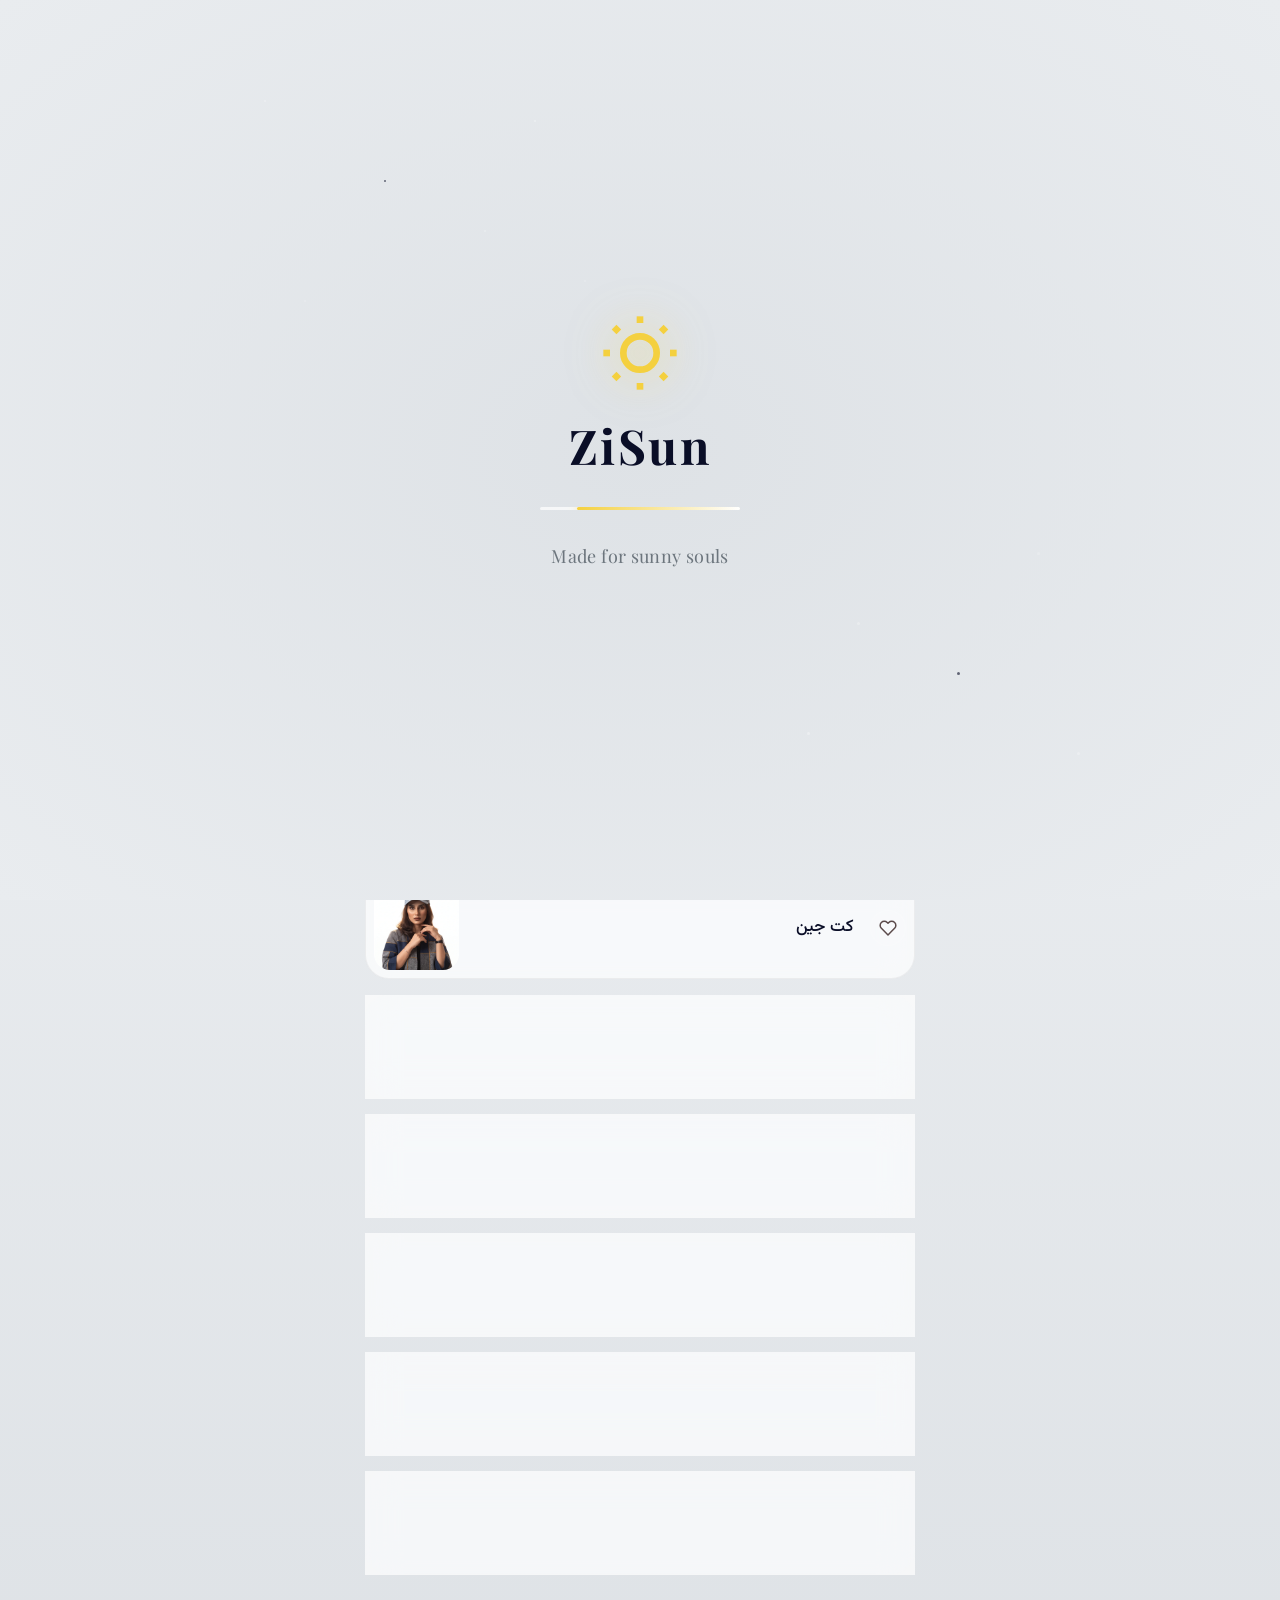
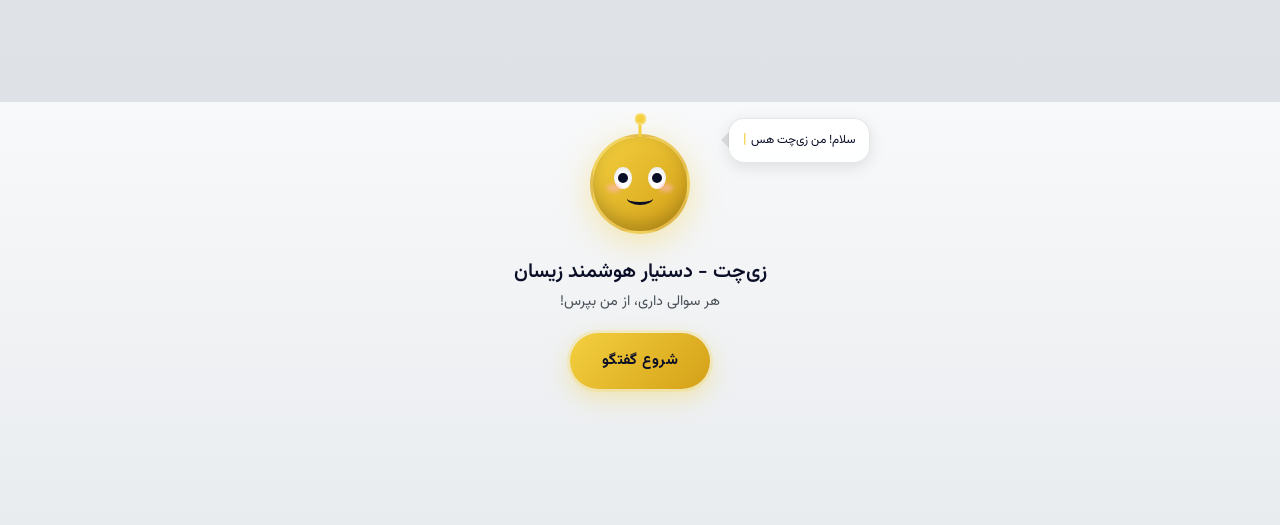
==== index.html @ bf47a14e "Add files via upload" ====
<!DOCTYPE html>
<html lang="fa" dir="rtl" data-theme="dark">
<head>
    <!-- ============================================
         📋 Meta Tags
         ============================================ -->
    <meta charset="UTF-8">
    <meta name="viewport" content="width=device-width, initial-scale=1.0, viewport-fit=cover">
    <meta http-equiv="X-UA-Compatible" content="IE=edge">

    <!-- SEO Meta Tags -->
    <meta name="description" content="زیسان - طراحی لباس سفارشی با سبک منحصربه‌فرد. لباس‌های مجلسی، روزمره و عروس با کیفیت بالا">
    <meta name="keywords" content="طراحی لباس, زیسان, لباس سفارشی, لباس مجلسی, مد و فشن, طراحی مد">
    <meta name="author" content="ZiSun Fashion">
    <meta name="robots" content="index, follow">

    <!-- Open Graph / Facebook -->
    <meta property="og:type" content="website">
    <meta property="og:url" content="https://zisUn.ir/">
    <meta property="og:title" content="زیسان - ZiSun Fashion">
    <meta property="og:description" content="طراحی لباس سفارشی با سبک منحصربه‌فرد">
    <meta property="og:image" content="assets/images/og-image.jpg">
    <meta property="og:locale" content="fa_IR">

    <!-- Twitter -->
    <meta property="twitter:card" content="summary_large_image">
    <meta property="twitter:url" content="https://zisUn.ir/">
    <meta property="twitter:title" content="زیسان - ZiSun Fashion">
    <meta property="twitter:description" content="طراحی لباس سفارشی با سبک منحصربه‌فرد">
    <meta property="twitter:image" content="assets/images/og-image.jpg">

    <!-- Favicon -->
    <link rel="icon" type="image/svg+xml" href="assets/icons/favicon.svg">
    <link rel="apple-touch-icon" href="assets/icons/apple-touch-icon.png">

    <!-- Preconnect for Performance -->
    <link rel="preconnect" href="https://fonts.googleapis.com">
    <link rel="preconnect" href="https://fonts.gstatic.com" crossorigin>

    <!-- Swiper CSS -->
    <link rel="stylesheet" href="https://cdn.jsdelivr.net/npm/swiper@11/swiper-bundle.min.css">

    <!-- Title -->
    <title>زیسان - ZiSun Fashion | طراحی لباس سفارشی</title>

    <!-- Stylesheets -->
    <link rel="stylesheet" href="css/main.css">
</head>
<body>
    <!-- ============================================
         ⏳ Loading Screen
         ============================================ -->
    <div class="loading-screen" aria-hidden="true">
        <svg class="loading__sun" viewBox="0 0 24 24" fill="none" stroke="currentColor" stroke-width="2" aria-hidden="true">
            <circle cx="12" cy="12" r="5"/>
            <line x1="12" y1="1" x2="12" y2="3"/>
            <line x1="12" y1="21" x2="12" y2="23"/>
            <line x1="4.22" y1="4.22" x2="5.64" y2="5.64"/>
            <line x1="18.36" y1="18.36" x2="19.78" y2="19.78"/>
            <line x1="1" y1="12" x2="3" y2="12"/>
            <line x1="21" y1="12" x2="23" y2="12"/>
            <line x1="4.22" y1="19.78" x2="5.64" y2="18.36"/>
            <line x1="18.36" y1="5.64" x2="19.78" y2="4.22"/>
        </svg>
        <h1 class="loading__logo">ZiSun</h1>
        <div class="loading__progress">
            <div class="loading__progress-bar"></div>
        </div>
        <p class="loading__tagline">Made for sunny souls</p>
    </div>

    <!-- ============================================
         🎨 Header & Navigation
         ============================================ -->
    <header class="header" role="banner" style="position: sticky; top: 0; z-index: 100; background: var(--color-glass-bg); backdrop-filter: blur(10px); padding: var(--spacing-sm) 0;">
        <div class="container flex-between" style="align-items: center;">
            <!-- لوگو سمت چپ -->
            <div class="header__logo-wrapper" style="display: flex; align-items: center;">
                <img src="assets/images/logo.png" alt="لوگو زیسان" class="header__logo" style="width: 32px; height: 32px; object-fit: contain;">
            </div>

            <!-- نام برند -->
            <h1 class="font-brand" style="font-size: var(--font-size-xl); margin: 0;">ZiSun</h1>

            <!-- جستجو و تم -->
            <div class="flex gap-sm" style="align-items: center;">
                <input type="search" class="search-input input-glass" placeholder="جستجو..." style="width: 120px; padding: 6px 12px; font-size: var(--font-size-sm); margin: 0;">
                <button class="theme-toggle" aria-label="تغییر تم" style="width: 32px; height: 32px; display: flex; align-items: center; justify-content: center;">
                    <svg viewBox="0 0 24 24" fill="none" stroke="currentColor" stroke-width="2" aria-hidden="true" style="width: 16px; height: 16px;">
                        <circle cx="12" cy="12" r="5"/>
                        <line x1="12" y1="1" x2="12" y2="3"/>
                        <line x1="12" y1="21" x2="12" y2="23"/>
                        <line x1="4.22" y1="4.22" x2="5.64" y2="5.64"/>
                        <line x1="18.36" y1="18.36" x2="19.78" y2="19.78"/>
                        <line x1="1" y1="12" x2="3" y2="12"/>
                        <line x1="21" y1="12" x2="23" y2="12"/>
                    </svg>
                </button>
            </div>
        </div>
    </header>

    <!-- ============================================
         🎬 Main Content
         ============================================ -->
    <main role="main">
        <!-- Hero Section -->
        <section class="hero" aria-label="معرفی برند زیسان">
            <div class="hero__stars" aria-hidden="true"></div>
            <div class="hero__content">
                <!-- متن انگلیسی -->
                <h2 class="hero__title">Made for sunny souls</h2>

                <!-- خط تزئینی -->
                <div class="hero__divider-line"></div>

                <!-- متن فارسی -->
                <p class="hero__subtitle">طراحی لباس سفارشی با سبک منحصربه‌فرد</p>

                <!-- ============================================
                     🎠 Swiper Slider - فقط عکس (مینیمال)
                     ============================================ -->
                <div class="swiper ziSun-slider" aria-label="اسلایدشو محصولات">
                    <div class="swiper-wrapper">
                        <!-- اسلاید 1 -->
                        <div class="swiper-slide">
                            <img src="assets/images/s1.webp" alt="وست عروسکی" loading="lazy">
                        </div>

                        <!-- اسلاید 2 -->
                        <div class="swiper-slide">
                            <img src="assets/images/s2.webp" alt="وست و شلوار" loading="lazy">
                        </div>

                        <!-- اسلاید 3 -->
                        <div class="swiper-slide">
                            <img src="assets/images/s3.webp" alt="پیراهن تابستانه" loading="lazy">
                        </div>

                        <!-- اسلاید 4 -->
                        <div class="swiper-slide">
                            <img src="assets/images/s4.webp" alt="شومیز مانتویی " loading="lazy">
                        </div>
                    </div>

                    <!-- نقطه‌ها -->
                    <div class="swiper-pagination"></div>

                    <!-- فلش‌ها -->
                    <div class="swiper-button-prev"></div>
                    <div class="swiper-button-next"></div>
                </div>
            </div>
        </section>
     <!-- ============================================
     🎯 Connect Section - آیکون‌های ارتباطی
     ============================================ -->
<section class="connect-section" aria-label="راه‌های ارتباطی">
    <h2 class="connect-title">ارتباط با زیسان</h2>

    <div class="connect-icons" role="list">
        <!-- Telegram -->
        <a href="https://t.me/zison_fashion"
           target="_blank"
           rel="noopener noreferrer"
           class="connect-icon"
           title="Telegram"
           role="listitem"
           aria-label="تلگرام زیسان">
            <svg class="connect-icon__svg" viewBox="0 0 24 24" fill="currentColor">
                <path d="M9.78 18.65l.28-4.23 7.68-6.92c.34-.31-.07-.46-.52-.19L7.74 13.3 3.64 12c-.88-.25-.89-.86.2-1.3l15.97-6.16c.73-.33 1.43.18 1.15 1.3l-2.72 12.81c-.19.91-.74 1.13-1.5.71L12.6 16.3l-1.99 1.93c-.23.23-.42.42-.83.42z"/>
            </svg>
        </a>

        <!-- Instagram -->
        <a href="https://instagram.com/zison_fashion"
           target="_blank"
           rel="noopener noreferrer"
           class="connect-icon"
           title="Instagram"
           role="listitem"
           aria-label="اینستاگرام زیسان">
            <svg class="connect-icon__svg" viewBox="0 0 24 24" fill="none" stroke="currentColor" stroke-width="2">
                <rect x="2" y="2" width="20" height="20" rx="5" ry="5"/>
                <path d="M16 11.37A4 4 0 1 1 12.63 8 4 4 0 0 1 16 11.37z"/>
                <line x1="17.5" y1="6.5" x2="17.51" y2="6.5"/>
            </svg>
        </a>

        <!-- SMS -->
        <a href="sms:+989123456789"
           class="connect-icon"
           title="SMS"
           role="listitem"
           aria-label="پیامک به زیسان">
            <svg class="connect-icon__svg" viewBox="0 0 24 24" fill="none" stroke="currentColor" stroke-width="2">
                <path d="M21 15a2 2 0 0 1-2 2H7l-4 4V5a2 2 0 0 1 2-2h14a2 2 0 0 1 2 2z"/>
            </svg>
        </a>

        <!-- Phone -->
        <a href="tel:+989123456789"
           class="connect-icon"
           title="Phone"
           role="listitem"
           aria-label="تماس با زیسان">
            <svg class="connect-icon__svg" viewBox="0 0 24 24" fill="none" stroke="currentColor" stroke-width="2">
                <path d="M22 16.92v3a2 2 0 0 1-2.18 2 19.79 19.79 0 0 1-8.63-3.07 19.5 19.5 0 0 1-6-6 19.79 19.79 0 0 1-3.07-8.67A2 2 0 0 1 4.11 2h3a2 2 0 0 1 2 1.72c.127.96.361 1.903.7 2.81a2 2 0 0 1-.45 2.11L8.09 9.91a16 16 0 0 0 6 6l1.27-1.27a2 2 0 0 1 2.11-.45c.907.339 1.85.573 2.81.7A2 2 0 0 1 22 16.92z"/>
            </svg>
        </a>
    </div>
</section>


        <!-- Products Section -->
        <section class="products" id="products" aria-label="لیست محصولات">
            <div class="products__header">
                <h2 class="products__title">لیست محصولات</h2>
                <div class="products__divider"></div>
                <p class="products__subtitle">جدیدترین طراحی‌های زیسان</p>
            </div>
            <div class="products__grid">
                <!-- محصولات توسط JavaScript لود می‌شن -->
            </div>
        </section>
        <!-- ============================================
     🤖 ZiChat Character - کاراکتر انیمیشنی
     ============================================ -->
<section class="zichat-section" aria-label="زی‌چت دستیار هوشمند">
    <!-- کاراکتر ربات -->
    <div class="zichat-character" id="zichatCharacter">
        <!-- بدن ربات -->
        <div class="zichat-body">
            <!-- آنتن -->
            <div class="zichat-antenna">
                <div class="zichat-antenna-ball"></div>
            </div>

            <!-- چشم‌ها -->
            <div class="zichat-eyes">
                <div class="zichat-eye">
                    <div class="zichat-pupil"></div>
                </div>
                <div class="zichat-eye">
                    <div class="zichat-pupil"></div>
                </div>
            </div>

            <!-- گونه‌ها -->
            <div class="zichat-cheek zichat-cheek--left"></div>
            <div class="zichat-cheek zichat-cheek--right"></div>

            <!-- لبخند -->
            <div class="zichat-mouth"></div>
        </div>

        <!-- حباب گفتگو -->
        <div class="zichat-bubble">
            <p class="zichat-typing-text" id="zichatTypingText"></p>
            <span class="zichat-cursor">|</span>
        </div>
    </div>

    <!-- عنوان -->
    <h3 class="zichat-title">زی‌چت - دستیار هوشمند زیسان</h3>
    <p class="zichat-subtitle">هر سوالی داری، از من بپرس!</p>

    <!-- دکمه باز کردن چت -->
    <button class="zichat-button" id="zichatOpenBtn" aria-label="باز کردن چت با زی‌چت">
        <span> شروع گفتگو</span>
    </button>
</section>
    </main>
   <!-- ============================================
      Bottom Navigation - ۳ آیتم
     ============================================ -->
<nav class="bottom-nav" role="navigation" aria-label="ناوبری اصلی">
    <!-- خانه (راست در RTL) -->
    <a href="#" class="bottom-nav__item is-active" aria-current="page">
        <svg viewBox="0 0 24 24" fill="none" stroke="currentColor" stroke-width="1.8" stroke-linecap="round" stroke-linejoin="round" aria-hidden="true">
            <path d="M3 9l9-7 9 7v11a2 2 0 0 1-2 2H5a2 2 0 0 1-2-2z"/>
            <polyline points="9 22 9 12 15 12 15 22"/>
        </svg>
        <span class="bottom-nav__label">خانه</span>
    </a>

    <!-- زی‌چت (وسط) -->
    <a href="#" class="bottom-nav__item bottom-nav__item--zichat" id="bottomNavZichat" aria-label="زی‌چت">
        <div class="bottom-nav__zichat-icon">
            <svg viewBox="0 0 24 24" fill="none" stroke="currentColor" stroke-width="2" stroke-linecap="round" stroke-linejoin="round" aria-hidden="true">
                <path d="M21 15a2 2 0 0 1-2 2H7l-4 4V5a2 2 0 0 1 2-2h14a2 2 0 0 1 2 2z"/>
            </svg>
        </div>
        <span class="bottom-nav__label">زی‌چت</span>
    </a>

    <!-- محصولات (چپ در RTL) -->
    <a href="#products" class="bottom-nav__item">
        <svg viewBox="0 0 24 24" fill="none" stroke="currentColor" stroke-width="1.8" stroke-linecap="round" stroke-linejoin="round" aria-hidden="true">
            <path d="M6 2L3 6v14a2 2 0 0 0 2 2h14a2 2 0 0 0 2-2V6l-3-4z"/>
            <line x1="3" y1="6" x2="21" y2="6"/>
            <path d="M16 10a4 4 0 0 1-8 0"/>
        </svg>
        <span class="bottom-nav__label">محصولات</span>
    </a>
</nav>

    <!-- ============================================
          Scripts
         ============================================ -->

    <!-- Swiper JS (قبل از main.js) -->
    <script src="https://cdn.jsdelivr.net/npm/swiper@11/swiper-bundle.min.js"></script>

    <!-- Main App (ES6 Module) -->
    <script type="module" src="js/main.js"></script>
</body>
</html>
---- css/main.css ----
@import url('variables.css');
@import url('reset.css');
@import url('base.css');
@import url('layout.css');
@import url('components.css');
@import url('animations.css');
@import url('utilities.css');
@import url('sections/loading.css');
@import url('sections/hero.css');
@import url('sections/products.css');
@import url('sections/floating-actions.css');
@import url('sections/bottom-nav.css');
@import url('sections/hero-slider.css');
@import url('sections/zichat-character.css');
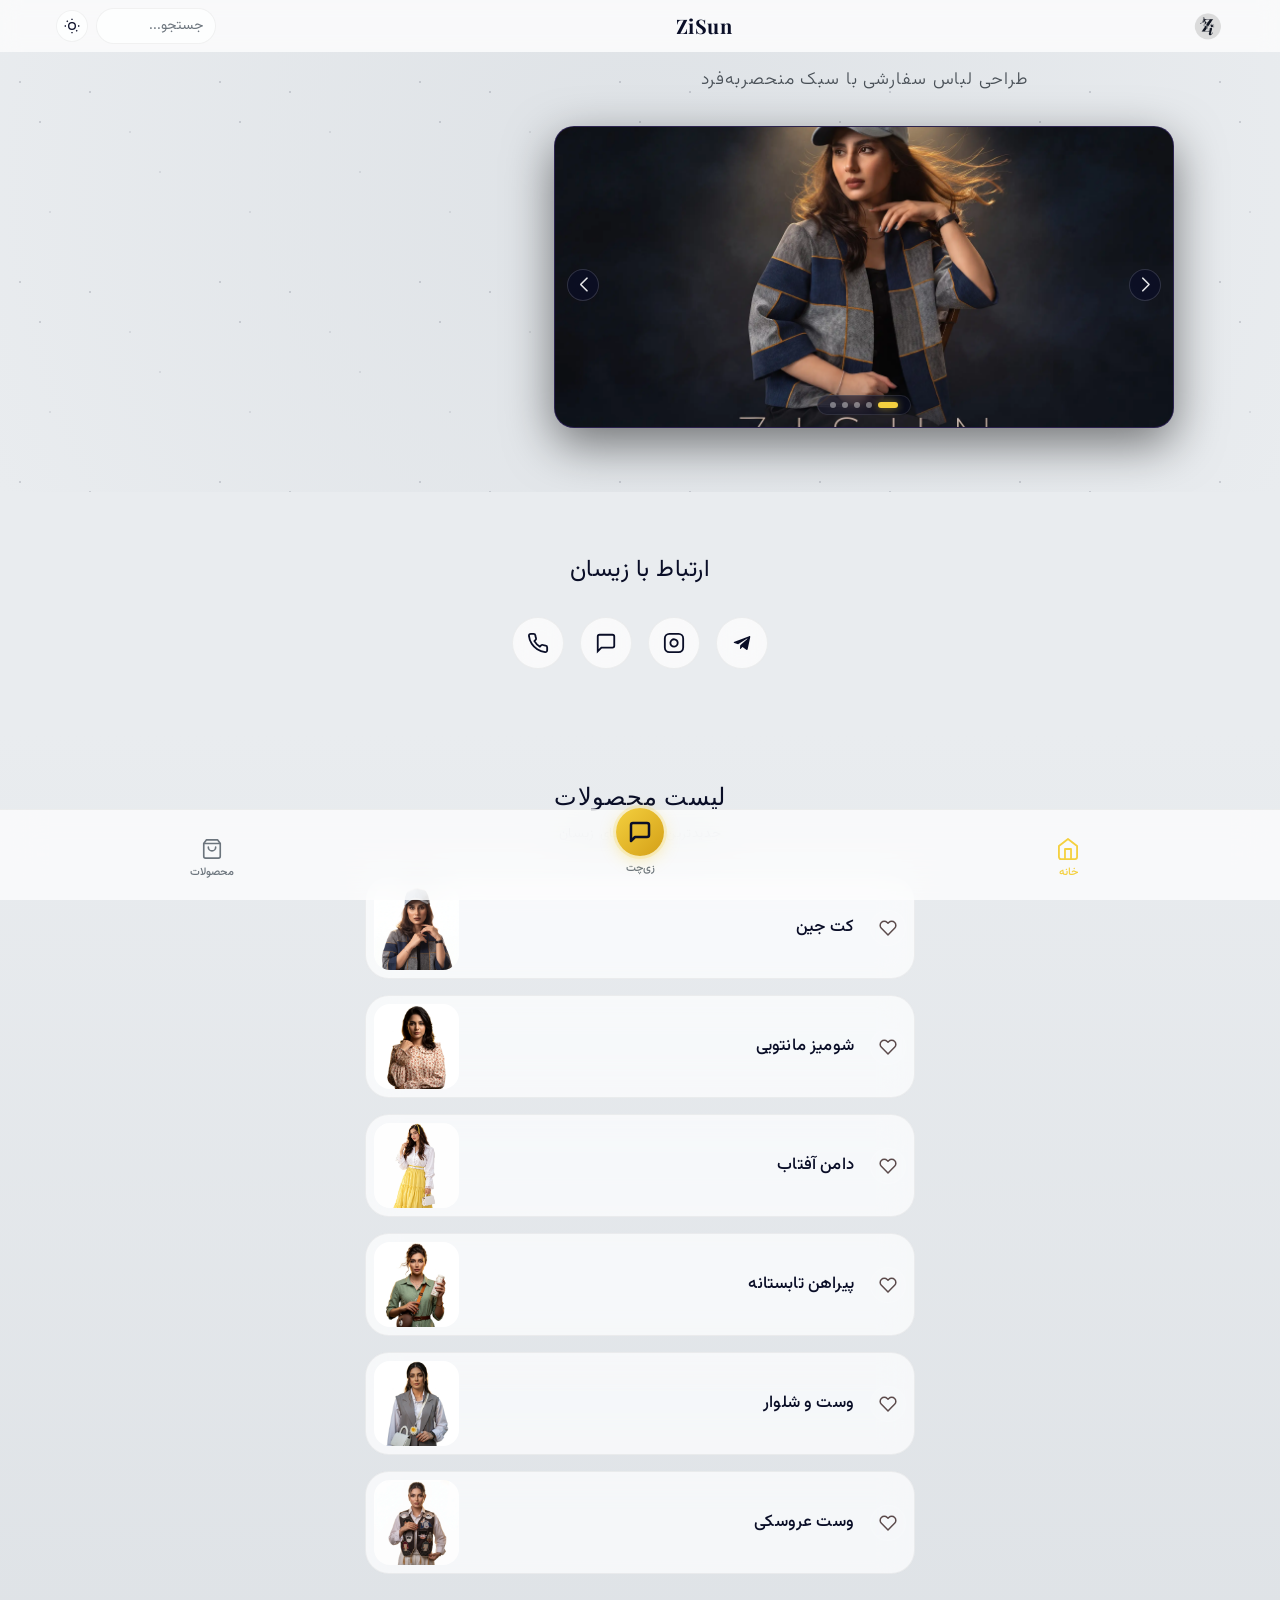
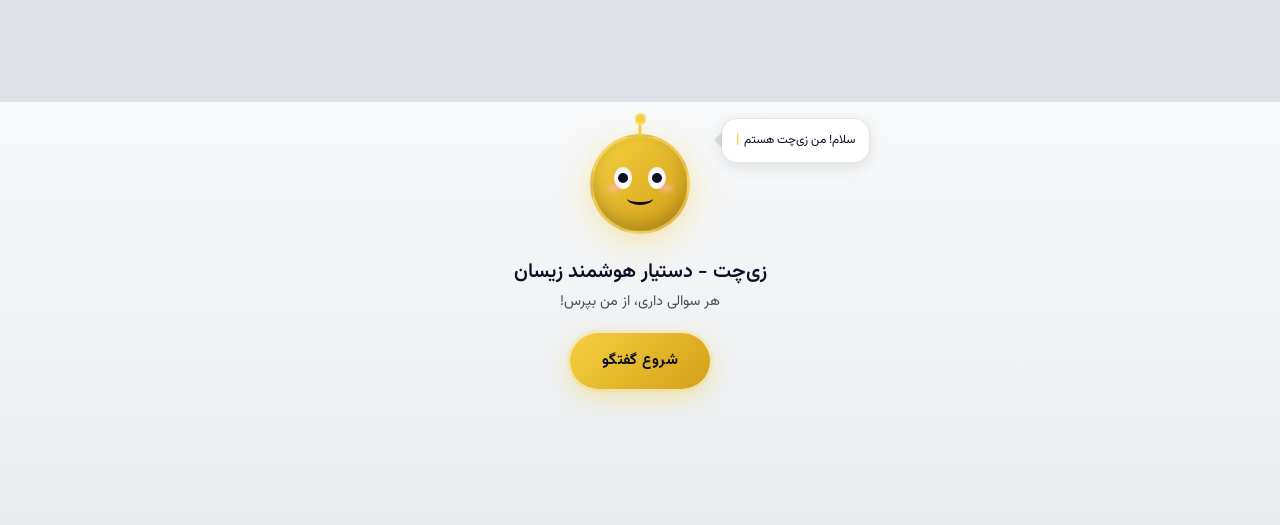
==== commit 854d094b: "Update index.html" ====
--- a/index.html
+++ b/index.html
@@ -124,7 +124,7 @@
                     <div class="swiper-wrapper">
                         <!-- اسلاید 1 -->
                         <div class="swiper-slide">
-                            <img src="assets/images/s1.webp" alt="وست عروسکی" loading="lazy">
+                            <img src="assets/images/s1.webp" alt="کت جین" loading="lazy">
                         </div>
 
                         <!-- اسلاید 2 -->
@@ -140,6 +140,10 @@
                         <!-- اسلاید 4 -->
                         <div class="swiper-slide">
                             <img src="assets/images/s4.webp" alt="شومیز مانتویی " loading="lazy">
+                        </div>
+                        <!-- اسلاید 5 -->
+                        <div class="swiper-slide">
+                            <img src="assets/images/s5.webp" alt="وست عروسکی" loading="lazy">
                         </div>
                     </div>
 
@@ -315,4 +319,4 @@
     <!-- Main App (ES6 Module) -->
     <script type="module" src="js/main.js"></script>
 </body>
-</html>+</html>
